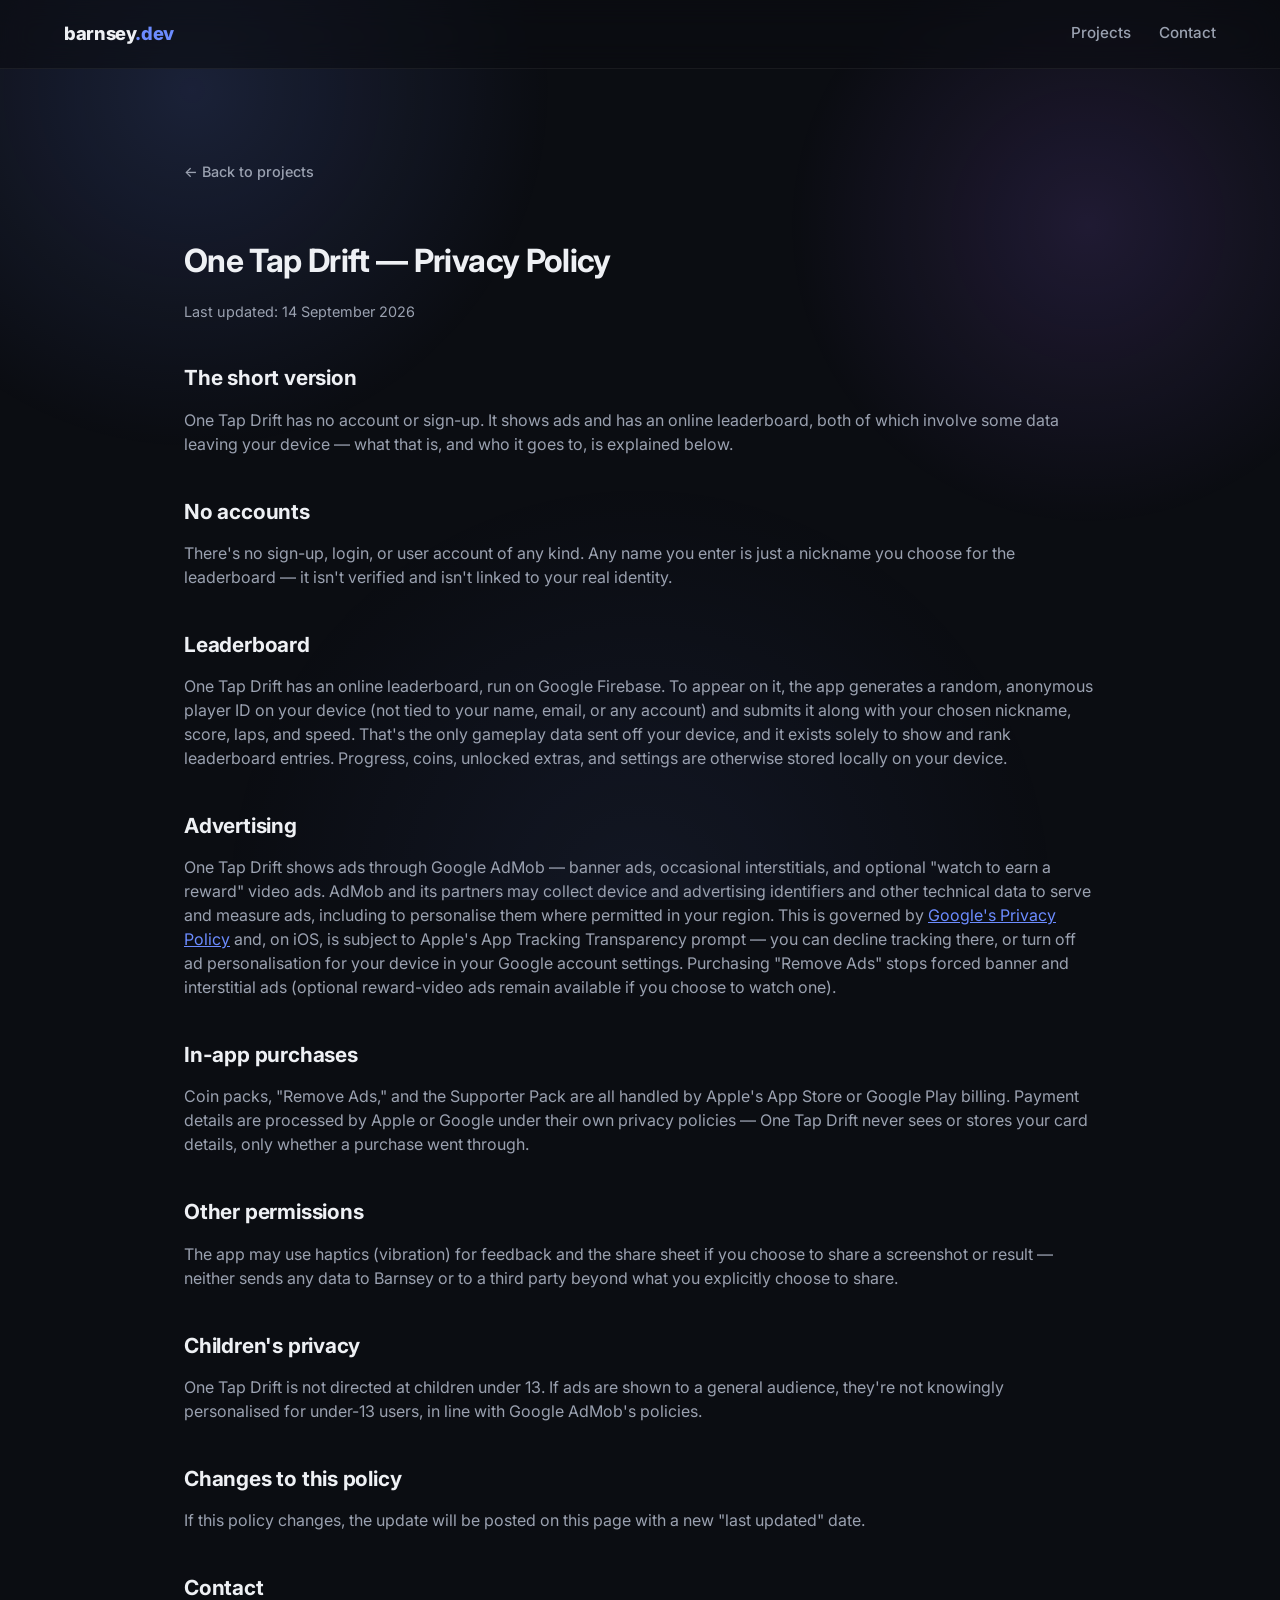
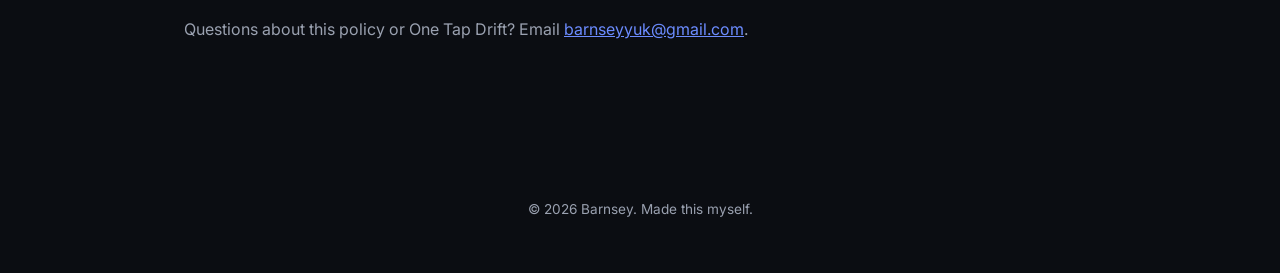
==== onetapdrift-privacy.html @ bb41b03f "new app coming soon" ====
<!DOCTYPE html>
<html lang="en">
<head>
<meta charset="UTF-8">
<meta name="viewport" content="width=device-width, initial-scale=1.0">
<title>One Tap Drift — Privacy Policy</title>
<meta name="description" content="Privacy policy for One Tap Drift, the arcade game for iOS and Android.">
<link rel="icon" href="assets/onetapdrift-icon.png">
<link rel="preconnect" href="https://fonts.googleapis.com">
<link rel="preconnect" href="https://fonts.gstatic.com" crossorigin>
<link href="https://fonts.googleapis.com/css2?family=Inter:wght@400;500;600;700;800&display=swap" rel="stylesheet">
<link rel="stylesheet" href="style.css">
</head>
<body>

<div class="bg-glow" aria-hidden="true"></div>

<header class="nav">
  <a href="index.html#top" class="nav__brand">barnsey<span>.dev</span></a>
  <nav class="nav__links">
    <a href="index.html#projects">Projects</a>
    <a href="index.html#contact">Contact</a>
  </nav>
</header>

<main id="top">
  <section class="policy">
    <a href="index.html#projects" class="policy__back">&larr; Back to projects</a>
    <h1 class="section-title">One Tap Drift — Privacy Policy</h1>
    <p class="policy__updated">Last updated: 14 September 2026</p>

    <div class="policy__body">
      <h2>The short version</h2>
      <p>
        One Tap Drift has no account or sign-up. It shows ads and has an
        online leaderboard, both of which involve some data leaving your
        device &mdash; what that is, and who it goes to, is explained below.
      </p>

      <h2>No accounts</h2>
      <p>
        There's no sign-up, login, or user account of any kind. Any name you
        enter is just a nickname you choose for the leaderboard &mdash; it
        isn't verified and isn't linked to your real identity.
      </p>

      <h2>Leaderboard</h2>
      <p>
        One Tap Drift has an online leaderboard, run on Google Firebase. To
        appear on it, the app generates a random, anonymous player ID on your
        device (not tied to your name, email, or any account) and submits it
        along with your chosen nickname, score, laps, and speed. That's the
        only gameplay data sent off your device, and it exists solely to
        show and rank leaderboard entries. Progress, coins, unlocked extras,
        and settings are otherwise stored locally on your device.
      </p>

      <h2>Advertising</h2>
      <p>
        One Tap Drift shows ads through Google AdMob &mdash; banner ads,
        occasional interstitials, and optional "watch to earn a reward" video
        ads. AdMob and its partners may collect device and advertising
        identifiers and other technical data to serve and measure ads,
        including to personalise them where permitted in your region. This
        is governed by
        <a href="https://policies.google.com/privacy" target="_blank" rel="noopener noreferrer">Google's Privacy Policy</a>
        and, on iOS, is subject to Apple's App Tracking Transparency prompt
        &mdash; you can decline tracking there, or turn off ad personalisation
        for your device in your Google account settings. Purchasing "Remove
        Ads" stops forced banner and interstitial ads (optional reward-video
        ads remain available if you choose to watch one).
      </p>

      <h2>In-app purchases</h2>
      <p>
        Coin packs, "Remove Ads," and the Supporter Pack are all handled by
        Apple's App Store or Google Play billing. Payment details are
        processed by Apple or Google under their own privacy policies &mdash;
        One Tap Drift never sees or stores your card details, only whether a
        purchase went through.
      </p>

      <h2>Other permissions</h2>
      <p>
        The app may use haptics (vibration) for feedback and the share sheet
        if you choose to share a screenshot or result &mdash; neither sends
        any data to Barnsey or to a third party beyond what you explicitly
        choose to share.
      </p>

      <h2>Children's privacy</h2>
      <p>
        One Tap Drift is not directed at children under 13. If ads are shown
        to a general audience, they're not knowingly personalised for
        under-13 users, in line with Google AdMob's policies.
      </p>

      <h2>Changes to this policy</h2>
      <p>
        If this policy changes, the update will be posted on this page with
        a new "last updated" date.
      </p>

      <h2>Contact</h2>
      <p>
        Questions about this policy or One Tap Drift? Email
        <a href="mailto:barnseyyuk@gmail.com">barnseyyuk@gmail.com</a>.
      </p>
    </div>
  </section>
</main>

<footer class="footer">
  <p>&copy; <span id="year"></span> Barnsey. Made this myself.</p>
</footer>

<script src="script.js"></script>
</body>
</html>
---- style.css ----
:root {
  --bg: #0b0d12;
  --bg-elev: #12151c;
  --card: #161a23;
  --card-border: rgba(255, 255, 255, 0.06);
  --text: #eef0f4;
  --text-dim: #9aa1b0;
  --accent: #6c8cff;
  --accent-2: #a06cff;
  --shadow-soft: 0 10px 30px rgba(0, 0, 0, 0.35), 0 2px 8px rgba(0, 0, 0, 0.25);
  --shadow-lift: 0 20px 45px rgba(0, 0, 0, 0.45), 0 6px 16px rgba(0, 0, 0, 0.3);
  --radius: 18px;
}

* { box-sizing: border-box; }

html { scroll-behavior: smooth; }

body {
  margin: 0;
  min-height: 100vh;
  background: var(--bg);
  color: var(--text);
  font-family: "Inter", -apple-system, BlinkMacSystemFont, "Segoe UI", sans-serif;
  line-height: 1.5;
  -webkit-font-smoothing: antialiased;
  overflow-x: hidden;
}

/* ---------- ambient background glow ---------- */
.bg-glow {
  position: fixed;
  inset: 0;
  z-index: -1;
  background:
    radial-gradient(600px circle at 15% 10%, rgba(108, 140, 255, 0.16), transparent 60%),
    radial-gradient(500px circle at 85% 25%, rgba(160, 108, 255, 0.14), transparent 60%),
    radial-gradient(700px circle at 50% 100%, rgba(108, 140, 255, 0.08), transparent 60%);
  pointer-events: none;
}

/* ---------- nav ---------- */
.nav {
  position: sticky;
  top: 0;
  z-index: 10;
  display: flex;
  align-items: center;
  justify-content: space-between;
  padding: 20px clamp(20px, 6vw, 64px);
  backdrop-filter: blur(14px);
  background: rgba(11, 13, 18, 0.6);
  border-bottom: 1px solid var(--card-border);
}

.nav__brand {
  font-weight: 800;
  font-size: 1.15rem;
  letter-spacing: -0.02em;
  color: var(--text);
  text-decoration: none;
}
.nav__brand span { color: var(--accent); }

.nav__links { display: flex; gap: 28px; }
.nav__links a {
  color: var(--text-dim);
  text-decoration: none;
  font-size: 0.95rem;
  font-weight: 500;
  transition: color 0.2s ease;
}
.nav__links a:hover { color: var(--text); }

/* ---------- layout helpers ---------- */
main {
  max-width: 1040px;
  margin: 0 auto;
  padding: 0 clamp(20px, 6vw, 64px);
}

.section-title {
  font-size: clamp(1.5rem, 3vw, 2rem);
  font-weight: 700;
  letter-spacing: -0.02em;
  margin-bottom: 28px;
}

.grad-text {
  background: linear-gradient(135deg, var(--accent), var(--accent-2));
  -webkit-background-clip: text;
  background-clip: text;
  color: transparent;
}

/* ---------- hero ---------- */
.hero {
  padding: clamp(80px, 16vh, 160px) 0 100px;
}

.hero__eyebrow {
  color: var(--accent);
  font-weight: 600;
  font-size: 0.9rem;
  letter-spacing: 0.08em;
  text-transform: uppercase;
  margin: 0 0 16px;
}

.hero__title {
  font-size: clamp(2.4rem, 6vw, 4rem);
  font-weight: 800;
  letter-spacing: -0.03em;
  line-height: 1.08;
  margin: 0 0 20px;
  max-width: 18ch;
}

.hero__subtitle {
  color: var(--text-dim);
  font-size: clamp(1rem, 2vw, 1.2rem);
  max-width: 46ch;
  margin: 0 0 36px;
}

.hero__actions { display: flex; gap: 14px; flex-wrap: wrap; }

/* ---------- buttons ---------- */
.btn {
  display: inline-flex;
  align-items: center;
  gap: 10px;
  padding: 13px 24px;
  border-radius: 999px;
  font-weight: 600;
  font-size: 0.95rem;
  text-decoration: none;
  transition: transform 0.25s ease, box-shadow 0.25s ease, background 0.25s ease;
  border: 1px solid transparent;
  cursor: pointer;
}
.btn:hover { transform: translateY(-2px); }

.btn--primary {
  background: linear-gradient(135deg, var(--accent), var(--accent-2));
  color: white;
  box-shadow: var(--shadow-soft);
}
.btn--primary:hover { box-shadow: var(--shadow-lift); }

.btn--ghost {
  background: transparent;
  color: var(--text);
  border-color: var(--card-border);
}
.btn--ghost:hover { background: rgba(255, 255, 255, 0.04); }

.btn--store {
  background: var(--bg-elev);
  color: var(--text);
  border-color: var(--card-border);
  box-shadow: var(--shadow-soft);
}
.btn--store:hover { box-shadow: var(--shadow-lift); background: #1a1f2b; }
.btn__glyph { width: 18px; height: 18px; }

/* ---------- projects ---------- */
.projects { padding: 40px 0 100px; }

.card-grid {
  display: grid;
  grid-template-columns: repeat(auto-fit, minmax(280px, 1fr));
  gap: 24px;
}

.card {
  background: var(--card);
  border: 1px solid var(--card-border);
  border-radius: var(--radius);
  padding: 28px;
  box-shadow: var(--shadow-soft);
  transition: transform 0.35s ease, box-shadow 0.35s ease, border-color 0.35s ease;
}
.card:hover {
  transform: translateY(-6px);
  box-shadow: var(--shadow-lift);
  border-color: rgba(108, 140, 255, 0.25);
}

.card__icon-wrap {
  width: 72px;
  height: 72px;
  border-radius: 20px;
  overflow: hidden;
  box-shadow: var(--shadow-soft);
  margin-bottom: 20px;
}
.card__icon { width: 100%; height: 100%; display: block; object-fit: cover; }

.card__title { font-size: 1.3rem; font-weight: 700; margin: 0 0 10px; letter-spacing: -0.01em; }
.card__desc { color: var(--text-dim); font-size: 0.96rem; margin: 0 0 18px; }

.card__tags { display: flex; gap: 8px; margin-bottom: 22px; }
.tag {
  font-size: 0.78rem;
  font-weight: 600;
  color: var(--accent);
  background: rgba(108, 140, 255, 0.12);
  padding: 5px 12px;
  border-radius: 999px;
}

.card--placeholder {
  display: flex;
  align-items: center;
  justify-content: center;
  border-style: dashed;
  box-shadow: none;
  min-height: 180px;
}
.card--placeholder:hover { transform: none; box-shadow: none; }
.card__placeholder-text { color: var(--text-dim); font-size: 0.95rem; margin: 0; }

/* ---------- contact ---------- */
.contact {
  padding: 60px 0 120px;
  text-align: center;
  border-top: 1px solid var(--card-border);
}
.contact__text {
  color: var(--text-dim);
  max-width: 42ch;
  margin: 0 auto 28px;
  font-size: 1.05rem;
}

/* ---------- footer ---------- */
.footer {
  text-align: center;
  padding: 28px 20px 40px;
  color: var(--text-dim);
  font-size: 0.85rem;
}

/* ---------- scroll reveal ---------- */
.reveal {
  opacity: 0;
  transform: translateY(18px);
  transition: opacity 0.7s ease, transform 0.7s ease;
}
.reveal.is-visible {
  opacity: 1;
  transform: translateY(0);
}

@media (prefers-reduced-motion: reduce) {
  .reveal { opacity: 1; transform: none; transition: none; }
  html { scroll-behavior: auto; }
}

/* ---------- app store badges ---------- */
.card__badges { display: flex; flex-wrap: wrap; gap: 10px; }

.btn--soon {
  background: var(--bg-elev);
  color: var(--text-dim);
  border-color: var(--card-border);
  cursor: default;
  pointer-events: none;
}
.btn__glyph--apple { width: 17px; height: 17px; }

/* ---------- policy pages ---------- */
.policy { padding: clamp(60px, 10vh, 100px) 0 100px; }

.policy__updated { color: var(--text-dim); font-size: 0.9rem; margin: -12px 0 40px; }

.policy__body { color: var(--text-dim); font-size: 1rem; }
.policy__body h2 {
  color: var(--text);
  font-size: 1.3rem;
  font-weight: 700;
  letter-spacing: -0.01em;
  margin: 40px 0 14px;
}
.policy__body h2:first-child { margin-top: 0; }
.policy__body p { margin: 0 0 16px; }
.policy__body ul { margin: 0 0 16px; padding-left: 1.2em; }
.policy__body li { margin-bottom: 8px; }
.policy__body a { color: var(--accent); }
.policy__body strong { color: var(--text); }

.policy__back {
  display: inline-flex;
  align-items: center;
  gap: 6px;
  color: var(--text-dim);
  text-decoration: none;
  font-size: 0.9rem;
  font-weight: 500;
  margin-bottom: 28px;
}
.policy__back:hover { color: var(--text); }
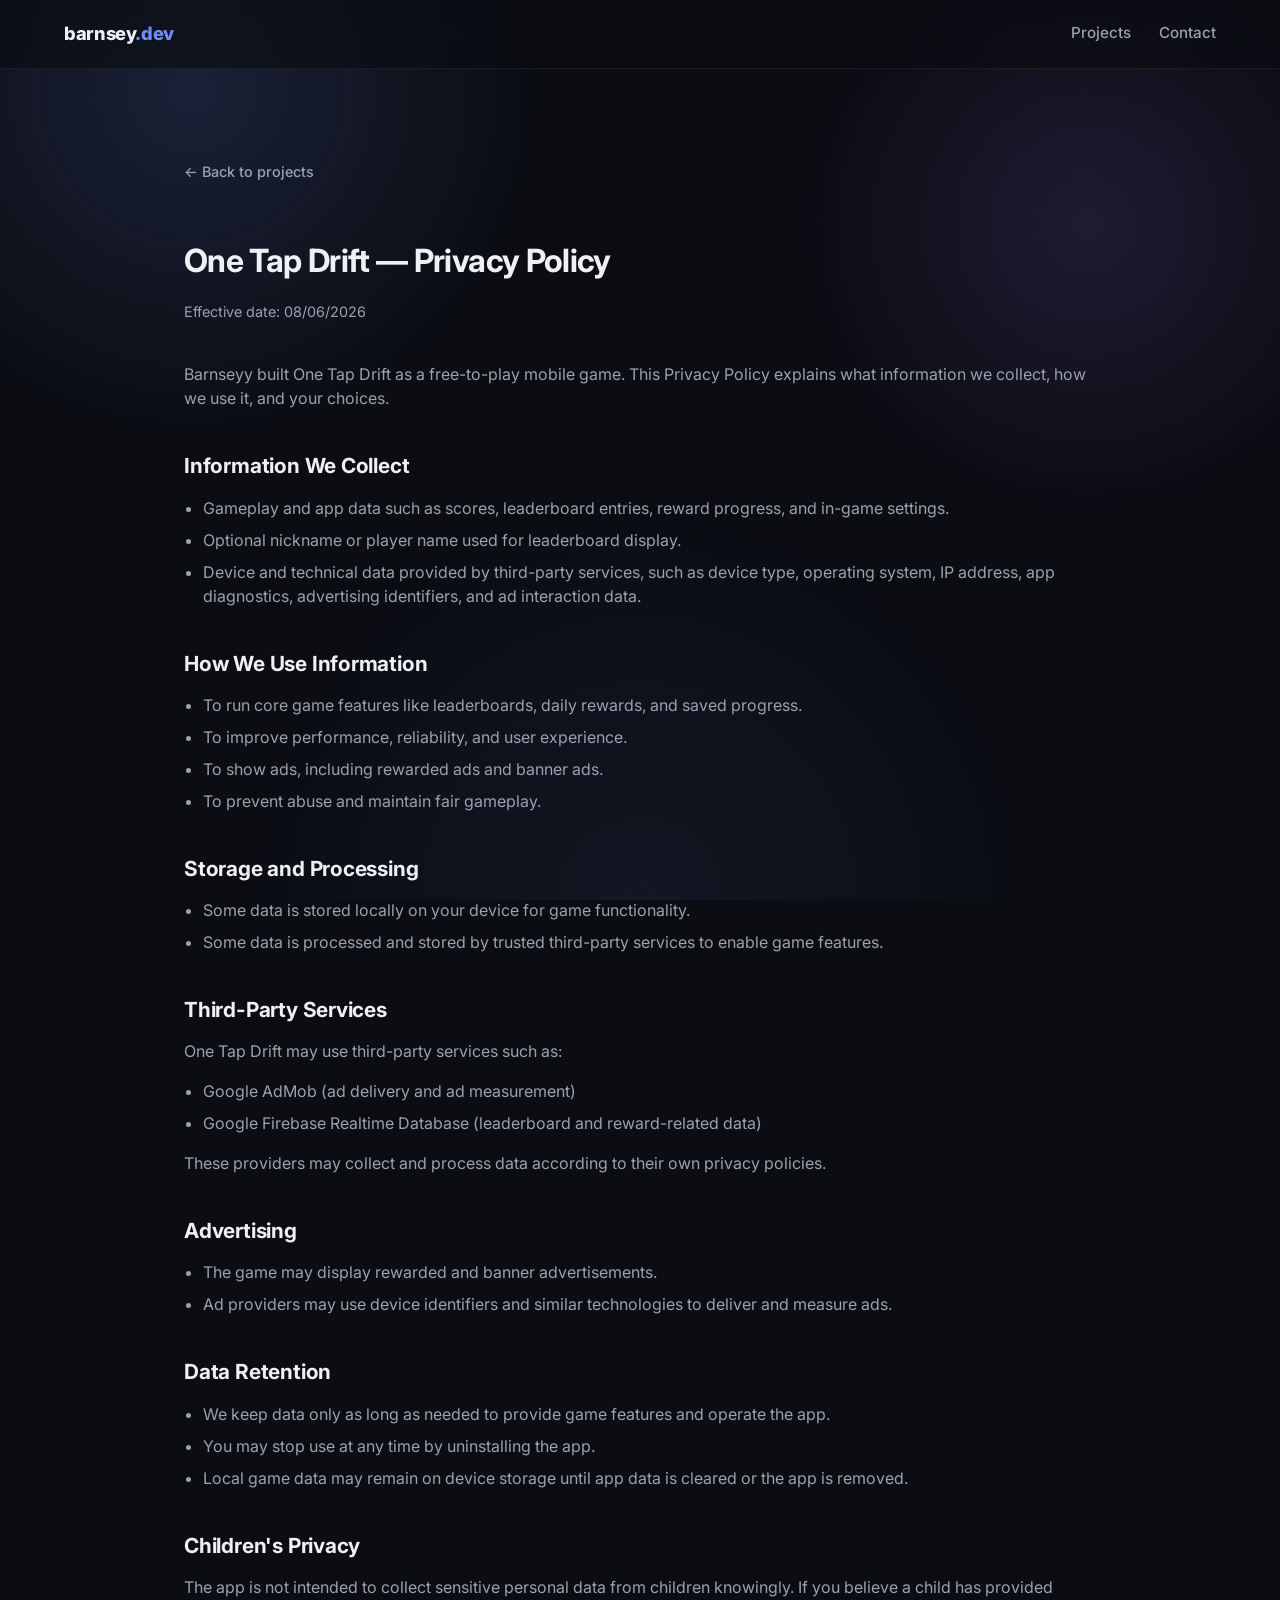
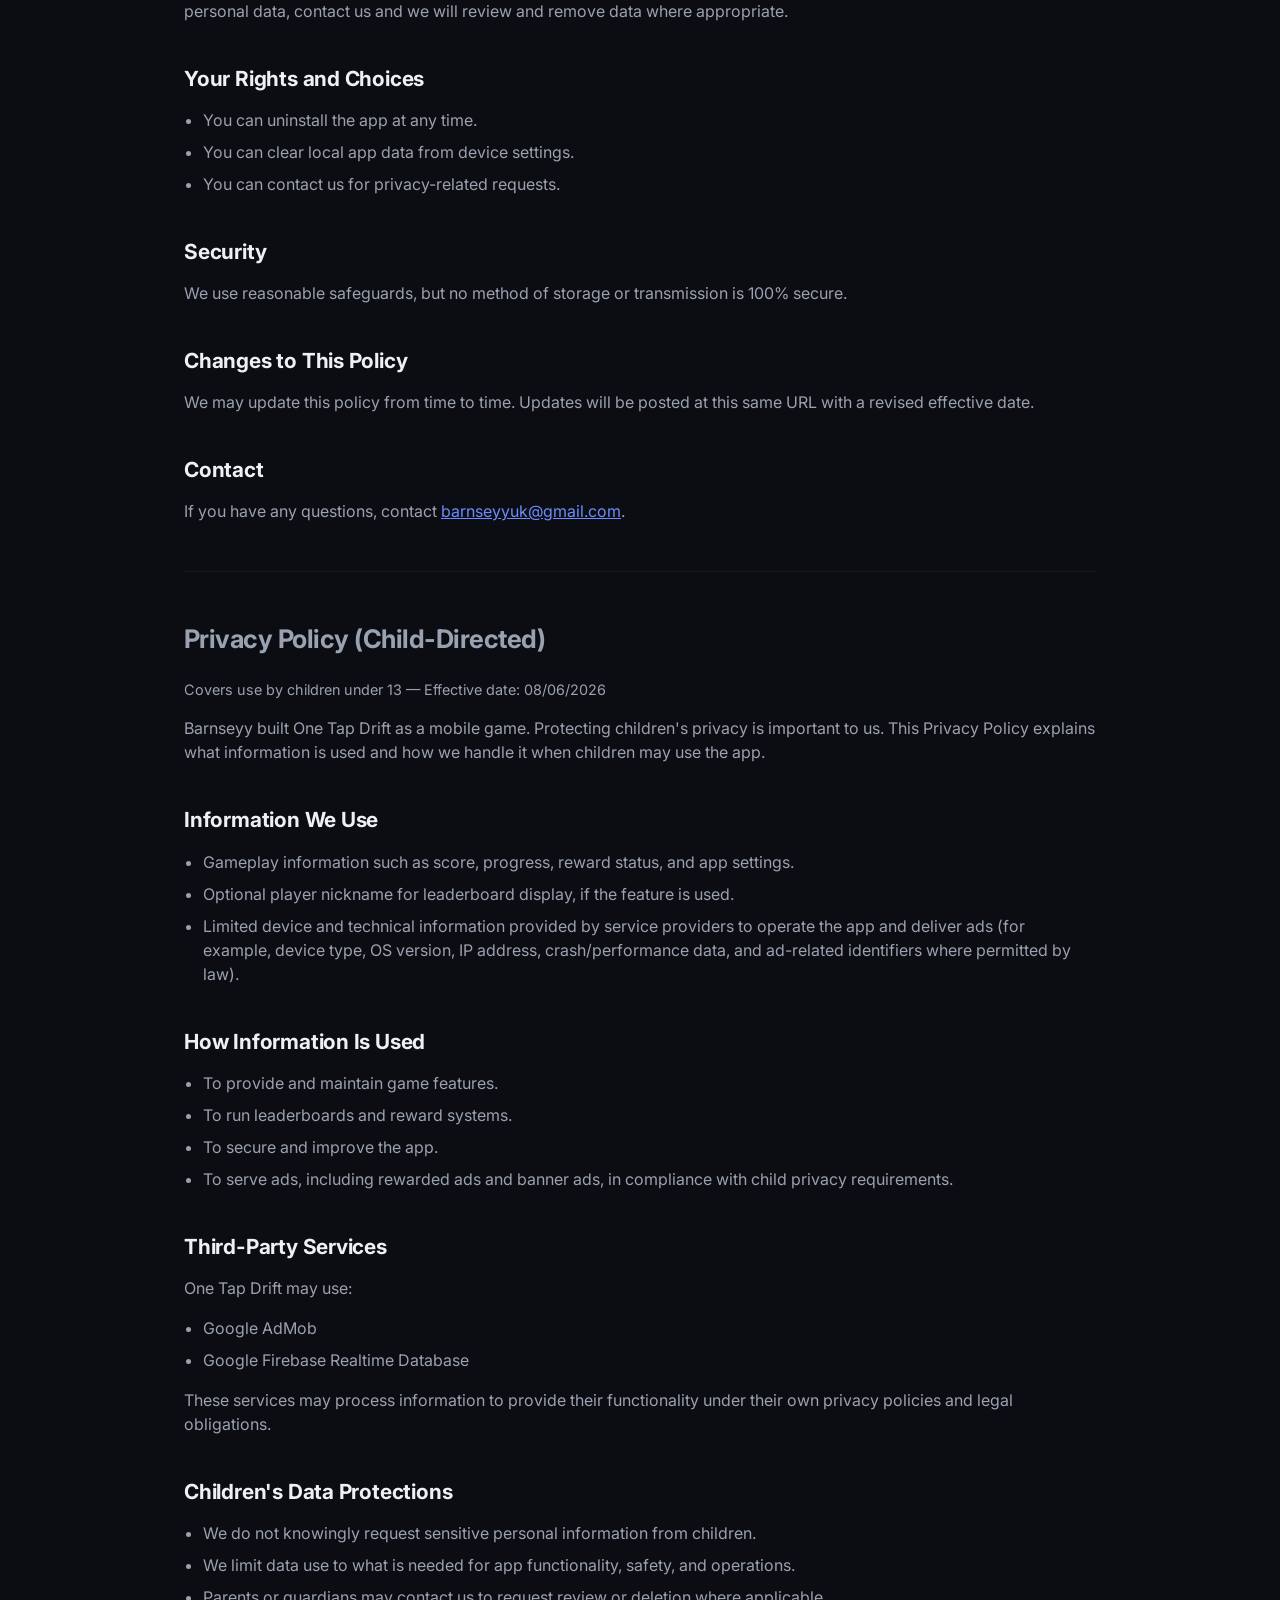
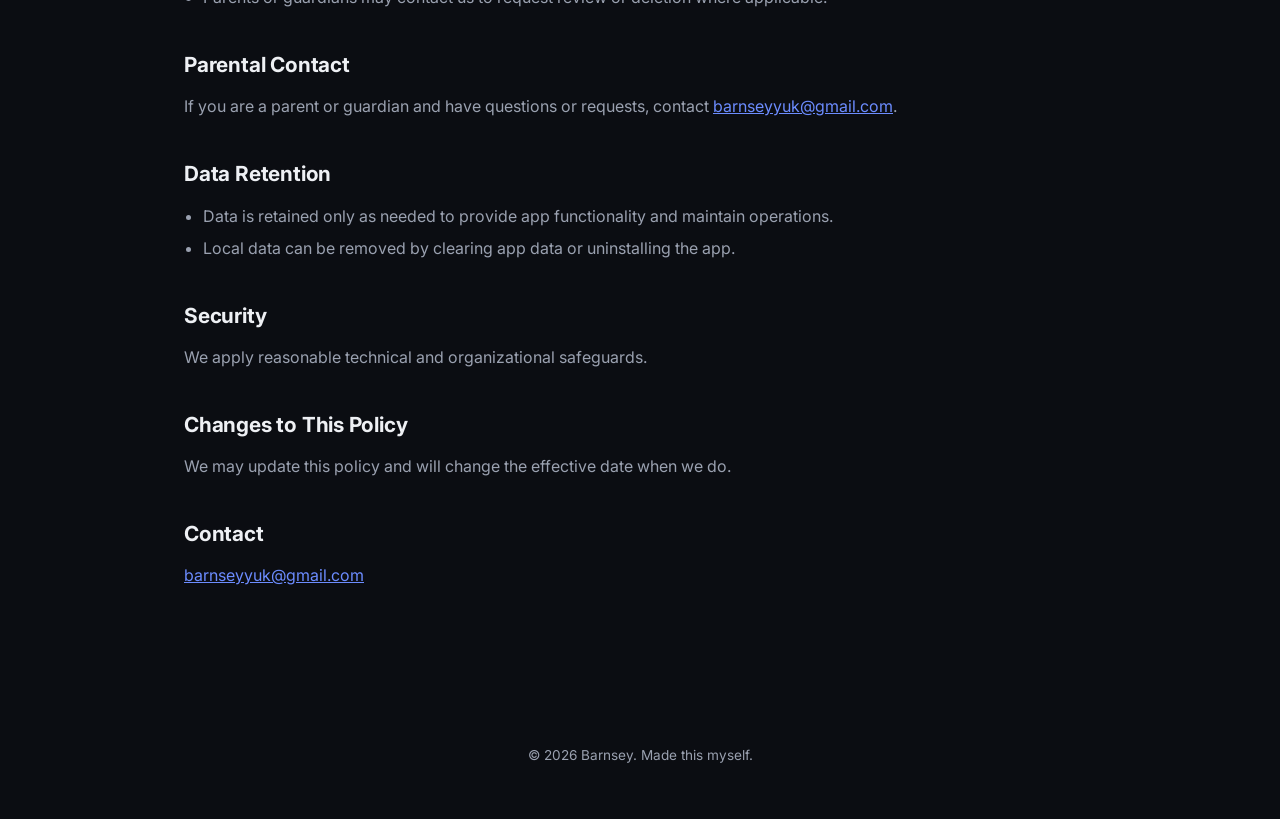
==== commit feb17fb5: "Update onetapdrift-privacy.html" ====
--- a/onetapdrift-privacy.html
+++ b/onetapdrift-privacy.html
@@ -27,85 +27,149 @@
   <section class="policy">
     <a href="index.html#projects" class="policy__back">&larr; Back to projects</a>
     <h1 class="section-title">One Tap Drift — Privacy Policy</h1>
-    <p class="policy__updated">Last updated: 14 September 2026</p>
+    <p class="policy__updated">Effective date: 08/06/2026</p>
 
     <div class="policy__body">
-      <h2>The short version</h2>
       <p>
-        One Tap Drift has no account or sign-up. It shows ads and has an
-        online leaderboard, both of which involve some data leaving your
-        device &mdash; what that is, and who it goes to, is explained below.
+        Barnseyy built One Tap Drift as a free-to-play mobile game. This
+        Privacy Policy explains what information we collect, how we use it,
+        and your choices.
       </p>
 
-      <h2>No accounts</h2>
+      <h2>Information We Collect</h2>
+      <ul>
+        <li>Gameplay and app data such as scores, leaderboard entries, reward progress, and in-game settings.</li>
+        <li>Optional nickname or player name used for leaderboard display.</li>
+        <li>Device and technical data provided by third-party services, such as device type, operating system, IP address, app diagnostics, advertising identifiers, and ad interaction data.</li>
+      </ul>
+
+      <h2>How We Use Information</h2>
+      <ul>
+        <li>To run core game features like leaderboards, daily rewards, and saved progress.</li>
+        <li>To improve performance, reliability, and user experience.</li>
+        <li>To show ads, including rewarded ads and banner ads.</li>
+        <li>To prevent abuse and maintain fair gameplay.</li>
+      </ul>
+
+      <h2>Storage and Processing</h2>
+      <ul>
+        <li>Some data is stored locally on your device for game functionality.</li>
+        <li>Some data is processed and stored by trusted third-party services to enable game features.</li>
+      </ul>
+
+      <h2>Third-Party Services</h2>
+      <p>One Tap Drift may use third-party services such as:</p>
+      <ul>
+        <li>Google AdMob (ad delivery and ad measurement)</li>
+        <li>Google Firebase Realtime Database (leaderboard and reward-related data)</li>
+      </ul>
+      <p>These providers may collect and process data according to their own privacy policies.</p>
+
+      <h2>Advertising</h2>
+      <ul>
+        <li>The game may display rewarded and banner advertisements.</li>
+        <li>Ad providers may use device identifiers and similar technologies to deliver and measure ads.</li>
+      </ul>
+
+      <h2>Data Retention</h2>
+      <ul>
+        <li>We keep data only as long as needed to provide game features and operate the app.</li>
+        <li>You may stop use at any time by uninstalling the app.</li>
+        <li>Local game data may remain on device storage until app data is cleared or the app is removed.</li>
+      </ul>
+
+      <h2>Children's Privacy</h2>
       <p>
-        There's no sign-up, login, or user account of any kind. Any name you
-        enter is just a nickname you choose for the leaderboard &mdash; it
-        isn't verified and isn't linked to your real identity.
+        The app is not intended to collect sensitive personal data from
+        children knowingly. If you believe a child has provided personal
+        data, contact us and we will review and remove data where
+        appropriate.
       </p>
 
-      <h2>Leaderboard</h2>
+      <h2>Your Rights and Choices</h2>
+      <ul>
+        <li>You can uninstall the app at any time.</li>
+        <li>You can clear local app data from device settings.</li>
+        <li>You can contact us for privacy-related requests.</li>
+      </ul>
+
+      <h2>Security</h2>
+      <p>We use reasonable safeguards, but no method of storage or transmission is 100% secure.</p>
+
+      <h2>Changes to This Policy</h2>
       <p>
-        One Tap Drift has an online leaderboard, run on Google Firebase. To
-        appear on it, the app generates a random, anonymous player ID on your
-        device (not tied to your name, email, or any account) and submits it
-        along with your chosen nickname, score, laps, and speed. That's the
-        only gameplay data sent off your device, and it exists solely to
-        show and rank leaderboard entries. Progress, coins, unlocked extras,
-        and settings are otherwise stored locally on your device.
-      </p>
-
-      <h2>Advertising</h2>
-      <p>
-        One Tap Drift shows ads through Google AdMob &mdash; banner ads,
-        occasional interstitials, and optional "watch to earn a reward" video
-        ads. AdMob and its partners may collect device and advertising
-        identifiers and other technical data to serve and measure ads,
-        including to personalise them where permitted in your region. This
-        is governed by
-        <a href="https://policies.google.com/privacy" target="_blank" rel="noopener noreferrer">Google's Privacy Policy</a>
-        and, on iOS, is subject to Apple's App Tracking Transparency prompt
-        &mdash; you can decline tracking there, or turn off ad personalisation
-        for your device in your Google account settings. Purchasing "Remove
-        Ads" stops forced banner and interstitial ads (optional reward-video
-        ads remain available if you choose to watch one).
-      </p>
-
-      <h2>In-app purchases</h2>
-      <p>
-        Coin packs, "Remove Ads," and the Supporter Pack are all handled by
-        Apple's App Store or Google Play billing. Payment details are
-        processed by Apple or Google under their own privacy policies &mdash;
-        One Tap Drift never sees or stores your card details, only whether a
-        purchase went through.
-      </p>
-
-      <h2>Other permissions</h2>
-      <p>
-        The app may use haptics (vibration) for feedback and the share sheet
-        if you choose to share a screenshot or result &mdash; neither sends
-        any data to Barnsey or to a third party beyond what you explicitly
-        choose to share.
-      </p>
-
-      <h2>Children's privacy</h2>
-      <p>
-        One Tap Drift is not directed at children under 13. If ads are shown
-        to a general audience, they're not knowingly personalised for
-        under-13 users, in line with Google AdMob's policies.
-      </p>
-
-      <h2>Changes to this policy</h2>
-      <p>
-        If this policy changes, the update will be posted on this page with
-        a new "last updated" date.
+        We may update this policy from time to time. Updates will be posted
+        at this same URL with a revised effective date.
       </p>
 
       <h2>Contact</h2>
       <p>
-        Questions about this policy or One Tap Drift? Email
+        If you have any questions, contact
         <a href="mailto:barnseyyuk@gmail.com">barnseyyuk@gmail.com</a>.
       </p>
+
+      <hr style="border: none; border-top: 1px solid var(--card-border); margin: 48px 0;">
+
+      <h1 class="section-title" style="font-size: 1.6rem;">Privacy Policy (Child-Directed)</h1>
+      <p class="policy__updated" style="margin-top: -8px;">Covers use by children under 13 — Effective date: 08/06/2026</p>
+
+      <p>
+        Barnseyy built One Tap Drift as a mobile game. Protecting children's
+        privacy is important to us. This Privacy Policy explains what
+        information is used and how we handle it when children may use the
+        app.
+      </p>
+
+      <h2>Information We Use</h2>
+      <ul>
+        <li>Gameplay information such as score, progress, reward status, and app settings.</li>
+        <li>Optional player nickname for leaderboard display, if the feature is used.</li>
+        <li>Limited device and technical information provided by service providers to operate the app and deliver ads (for example, device type, OS version, IP address, crash/performance data, and ad-related identifiers where permitted by law).</li>
+      </ul>
+
+      <h2>How Information Is Used</h2>
+      <ul>
+        <li>To provide and maintain game features.</li>
+        <li>To run leaderboards and reward systems.</li>
+        <li>To secure and improve the app.</li>
+        <li>To serve ads, including rewarded ads and banner ads, in compliance with child privacy requirements.</li>
+      </ul>
+
+      <h2>Third-Party Services</h2>
+      <p>One Tap Drift may use:</p>
+      <ul>
+        <li>Google AdMob</li>
+        <li>Google Firebase Realtime Database</li>
+      </ul>
+      <p>These services may process information to provide their functionality under their own privacy policies and legal obligations.</p>
+
+      <h2>Children's Data Protections</h2>
+      <ul>
+        <li>We do not knowingly request sensitive personal information from children.</li>
+        <li>We limit data use to what is needed for app functionality, safety, and operations.</li>
+        <li>Parents or guardians may contact us to request review or deletion where applicable.</li>
+      </ul>
+
+      <h2>Parental Contact</h2>
+      <p>
+        If you are a parent or guardian and have questions or requests,
+        contact <a href="mailto:barnseyyuk@gmail.com">barnseyyuk@gmail.com</a>.
+      </p>
+
+      <h2>Data Retention</h2>
+      <ul>
+        <li>Data is retained only as needed to provide app functionality and maintain operations.</li>
+        <li>Local data can be removed by clearing app data or uninstalling the app.</li>
+      </ul>
+
+      <h2>Security</h2>
+      <p>We apply reasonable technical and organizational safeguards.</p>
+
+      <h2>Changes to This Policy</h2>
+      <p>We may update this policy and will change the effective date when we do.</p>
+
+      <h2>Contact</h2>
+      <p><a href="mailto:barnseyyuk@gmail.com">barnseyyuk@gmail.com</a></p>
     </div>
   </section>
 </main>
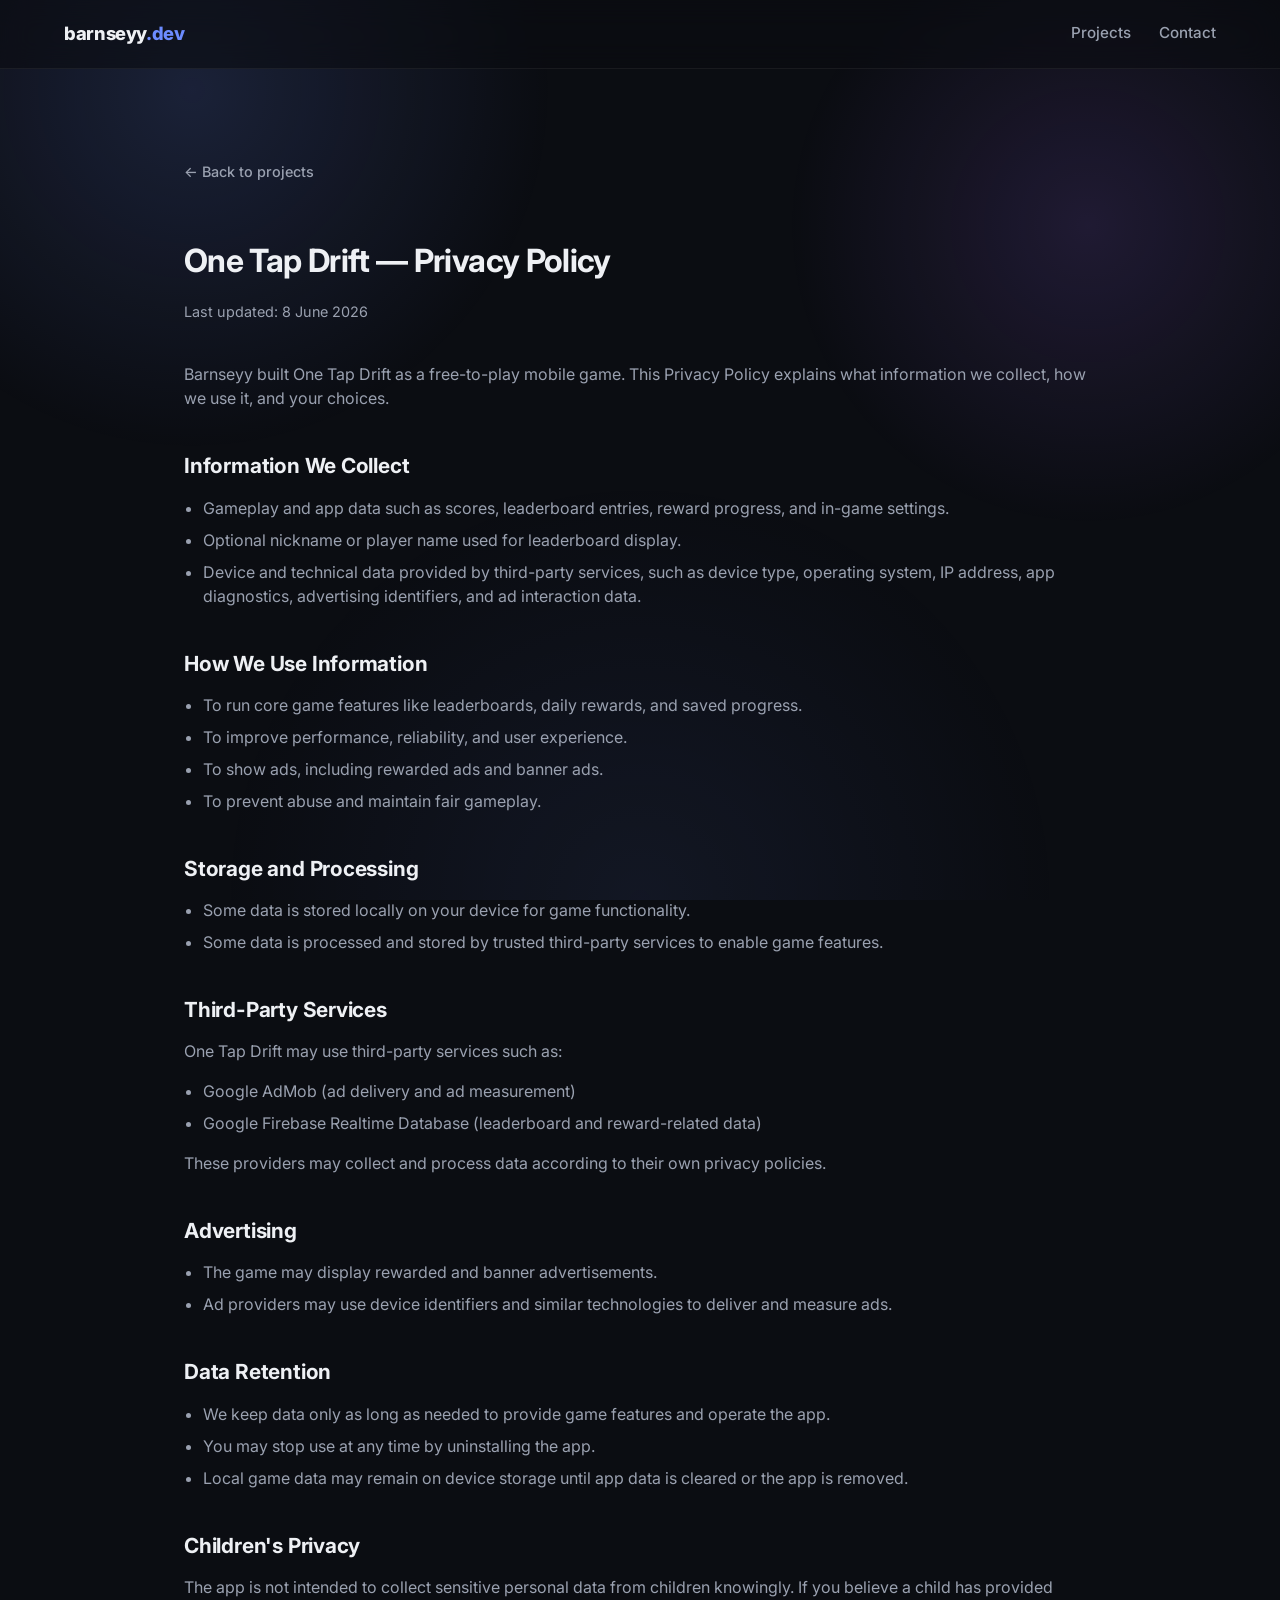
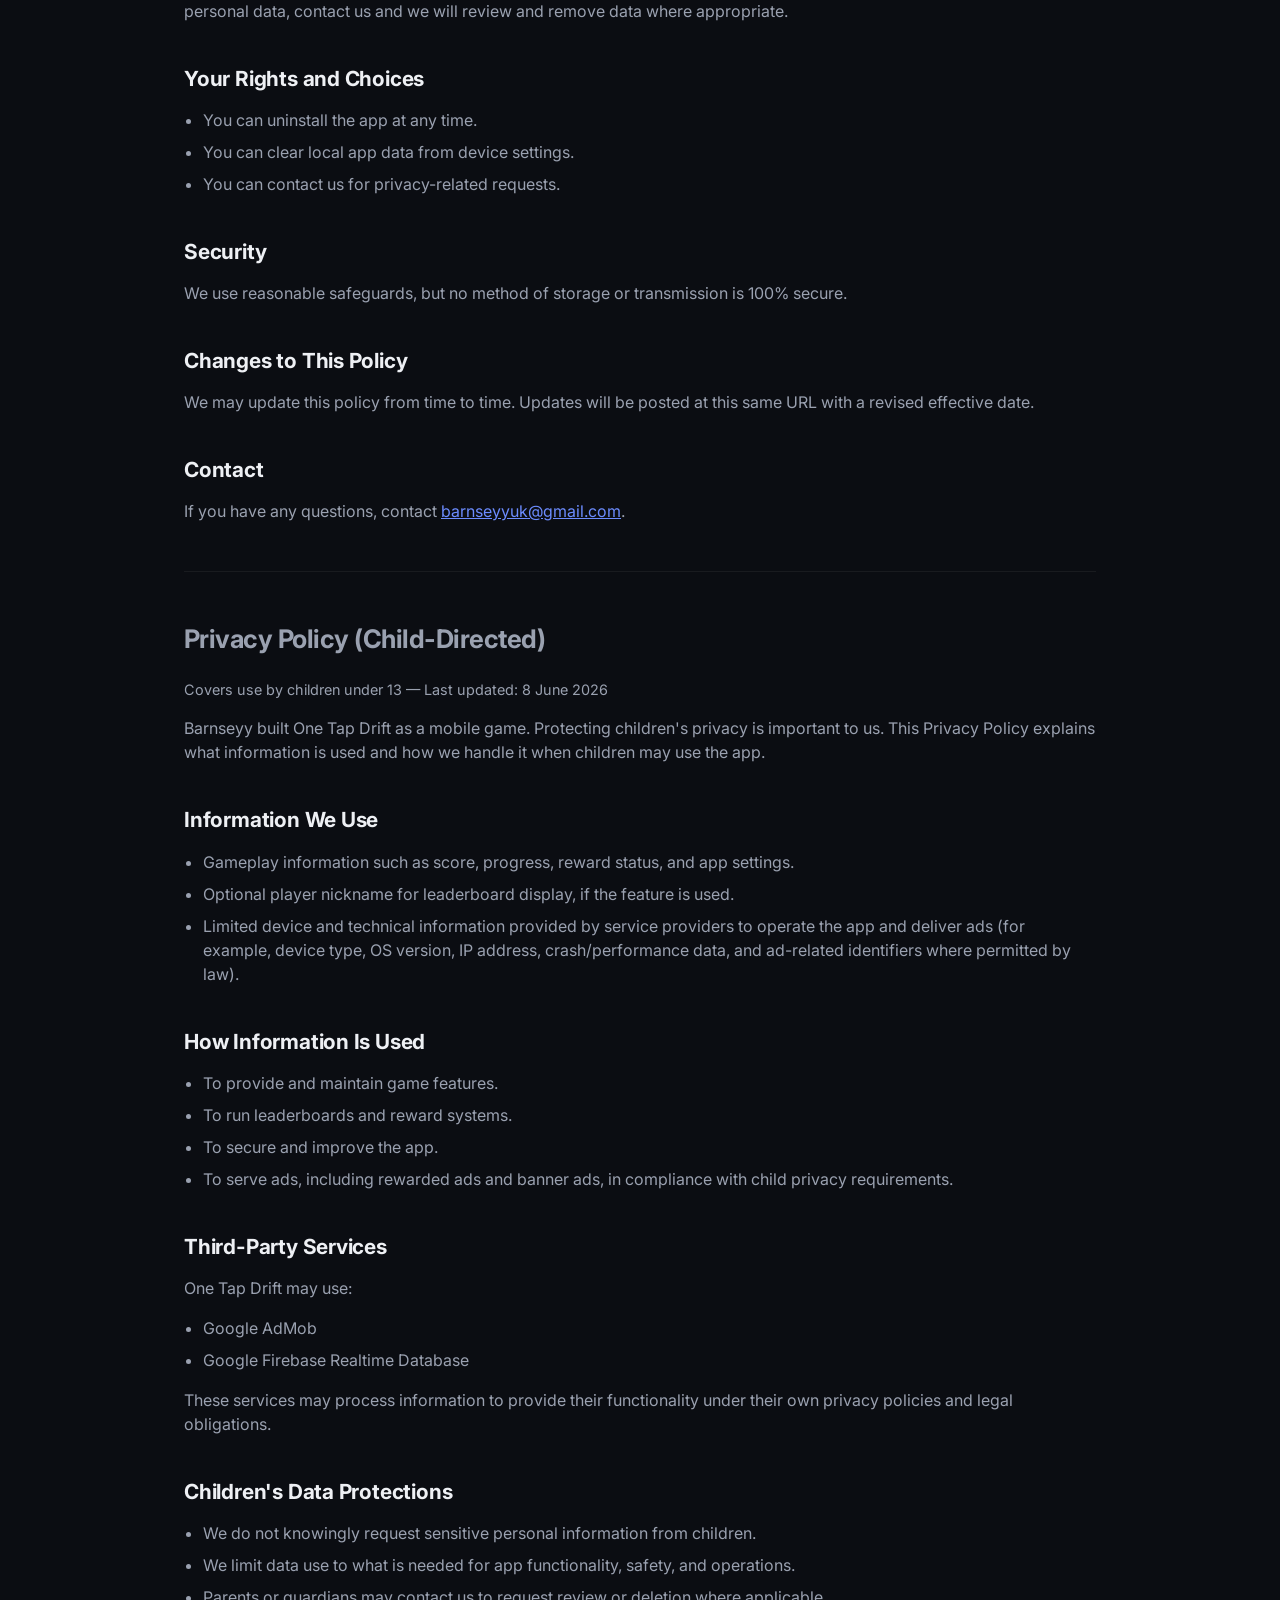
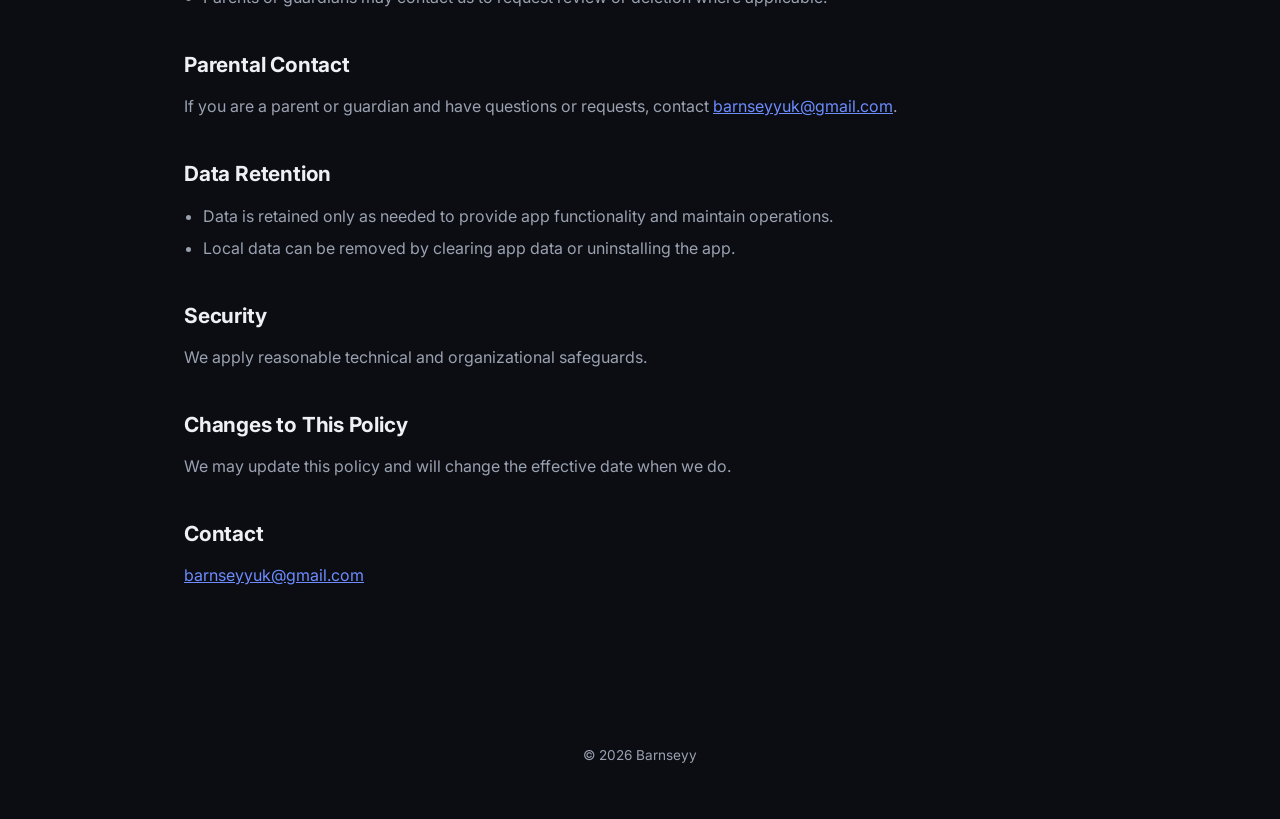
==== commit 4e146315: "improvements - new games added" ====
--- a/onetapdrift-privacy.html
+++ b/onetapdrift-privacy.html
@@ -16,18 +16,18 @@
 <div class="bg-glow" aria-hidden="true"></div>
 
 <header class="nav">
-  <a href="index.html#top" class="nav__brand">barnsey<span>.dev</span></a>
+  <a href="/#top" class="nav__brand">barnseyy<span>.dev</span></a>
   <nav class="nav__links">
-    <a href="index.html#projects">Projects</a>
-    <a href="index.html#contact">Contact</a>
+    <a href="/#projects">Projects</a>
+    <a href="/#contact">Contact</a>
   </nav>
 </header>
 
 <main id="top">
-  <section class="policy">
-    <a href="index.html#projects" class="policy__back">&larr; Back to projects</a>
+  <section class="policy reveal">
+    <a href="/#projects" class="policy__back">&larr; Back to projects</a>
     <h1 class="section-title">One Tap Drift — Privacy Policy</h1>
-    <p class="policy__updated">Effective date: 08/06/2026</p>
+    <p class="policy__updated">Last updated: 8 June 2026</p>
 
     <div class="policy__body">
       <p>
@@ -111,7 +111,7 @@
       <hr style="border: none; border-top: 1px solid var(--card-border); margin: 48px 0;">
 
       <h1 class="section-title" style="font-size: 1.6rem;">Privacy Policy (Child-Directed)</h1>
-      <p class="policy__updated" style="margin-top: -8px;">Covers use by children under 13 — Effective date: 08/06/2026</p>
+      <p class="policy__updated" style="margin-top: -8px;">Covers use by children under 13 — Last updated: 8 June 2026</p>
 
       <p>
         Barnseyy built One Tap Drift as a mobile game. Protecting children's
@@ -175,7 +175,7 @@
 </main>
 
 <footer class="footer">
-  <p>&copy; <span id="year"></span> Barnsey. Made this myself.</p>
+  <p>&copy; <span id="year"></span> Barnseyy</p>
 </footer>
 
 <script src="script.js"></script>
--- a/style.css
+++ b/style.css
@@ -167,11 +167,87 @@
 /* ---------- projects ---------- */
 .projects { padding: 40px 0 100px; }
 
-.card-grid {
-  display: grid;
-  grid-template-columns: repeat(auto-fit, minmax(280px, 1fr));
+/* ---------- carousel ---------- */
+.carousel-container {
+  width: 100%;
+  max-width: 1000px;
+  margin: 0 auto;
+  position: relative;
+}
+
+.carousel-track {
+  display: flex;
+  overflow-x: auto;
+  scroll-snap-type: x mandatory;
+  scroll-behavior: smooth;
   gap: 24px;
-}
+  padding-bottom: 12px;
+  scrollbar-width: none;
+}
+.carousel-track::-webkit-scrollbar {
+  display: none;
+}
+
+.carousel-track .card {
+  flex: 0 0 100%;
+  scroll-snap-align: center;
+}
+
+@media (min-width: 768px) {
+  .carousel-track .card {
+    flex: 0 0 calc(50% - 12px);
+  }
+}
+
+/* ---------- carousel navigation ---------- */
+.carousel-nav {
+  display: flex;
+  justify-content: center;
+  align-items: center;
+  gap: 12px;
+  margin-top: 16px;
+  flex-wrap: wrap;
+}
+
+.nav-dot {
+  width: 48px;
+  height: 48px;
+  border-radius: 12px;
+  background: var(--bg-elev);
+  border: 2px solid transparent;
+  cursor: pointer;
+  display: flex;
+  align-items: center;
+  justify-content: center;
+  padding: 6px;
+  transition: all 0.3s ease;
+  opacity: 0.5;
+}
+
+.nav-dot img {
+  width: 100%;
+  height: auto;
+  border-radius: 6px;
+}
+
+.nav-dot svg {
+  width: 100%;
+  height: 100%;
+  color: var(--text-dim);
+}
+
+.nav-dot:hover {
+  opacity: 0.8;
+  transform: translateY(-2px);
+}
+
+.nav-dot.active {
+  opacity: 1;
+  border-color: var(--accent);
+  box-shadow: var(--shadow-soft);
+  transform: scale(1.1);
+}
+
 
 .card {
   background: var(--card);
@@ -180,6 +256,10 @@
   padding: 28px;
   box-shadow: var(--shadow-soft);
   transition: transform 0.35s ease, box-shadow 0.35s ease, border-color 0.35s ease;
+  display: flex;
+  flex-direction: column;
+  align-items: center;
+  text-align: center;
 }
 .card:hover {
   transform: translateY(-6px);
@@ -200,7 +280,7 @@
 .card__title { font-size: 1.3rem; font-weight: 700; margin: 0 0 10px; letter-spacing: -0.01em; }
 .card__desc { color: var(--text-dim); font-size: 0.96rem; margin: 0 0 18px; }
 
-.card__tags { display: flex; gap: 8px; margin-bottom: 22px; }
+.card__tags { display: flex; gap: 8px; margin-bottom: 22px; justify-content: center; }
 .tag {
   font-size: 0.78rem;
   font-weight: 600;
@@ -245,21 +325,45 @@
 /* ---------- scroll reveal ---------- */
 .reveal {
   opacity: 0;
-  transform: translateY(18px);
-  transition: opacity 0.7s ease, transform 0.7s ease;
 }
 .reveal.is-visible {
-  opacity: 1;
-  transform: translateY(0);
-}
+  animation: floatUp 0.9s cubic-bezier(0.16, 1, 0.3, 1) forwards;
+}
+
+@keyframes floatUp {
+  0% {
+    opacity: 0;
+    transform: translateY(30px);
+  }
+  100% {
+    opacity: 1;
+    transform: translateY(0);
+  }
+}
+
+/* Stagger hero text */
+.hero .reveal:nth-child(1) { animation-delay: 0s; }
+.hero .reveal:nth-child(2) { animation-delay: 0.1s; }
+.hero .reveal:nth-child(3) { animation-delay: 0.2s; }
+.hero .reveal:nth-child(4) { animation-delay: 0.3s; }
+
+/* Stagger project cards */
+.carousel-track .card.reveal:nth-child(1) { animation-delay: 0s; }
+.carousel-track .card.reveal:nth-child(2) { animation-delay: 0.1s; }
+.carousel-track .card.reveal:nth-child(3) { animation-delay: 0.2s; }
+.carousel-track .card.reveal:nth-child(4) { animation-delay: 0.3s; }
+.carousel-track .card.reveal:nth-child(5) { animation-delay: 0.4s; }
+.carousel-track .card.reveal:nth-child(6) { animation-delay: 0.5s; }
+.carousel-track .card.reveal:nth-child(7) { animation-delay: 0.6s; }
+.carousel-track .card.reveal:nth-child(8) { animation-delay: 0.7s; }
 
 @media (prefers-reduced-motion: reduce) {
-  .reveal { opacity: 1; transform: none; transition: none; }
+  .reveal { opacity: 1; transform: none; transition: none; animation: none !important; }
   html { scroll-behavior: auto; }
 }
 
 /* ---------- app store badges ---------- */
-.card__badges { display: flex; flex-wrap: wrap; gap: 10px; }
+.card__badges { display: flex; flex-wrap: wrap; gap: 10px; justify-content: center; }
 
 .btn--soon {
   background: var(--bg-elev);
@@ -282,6 +386,12 @@
   font-weight: 700;
   letter-spacing: -0.01em;
   margin: 40px 0 14px;
+}
+.policy__body h3 {
+  color: var(--text);
+  font-size: 1.15rem;
+  font-weight: 600;
+  margin: 28px 0 12px;
 }
 .policy__body h2:first-child { margin-top: 0; }
 .policy__body p { margin: 0 0 16px; }
